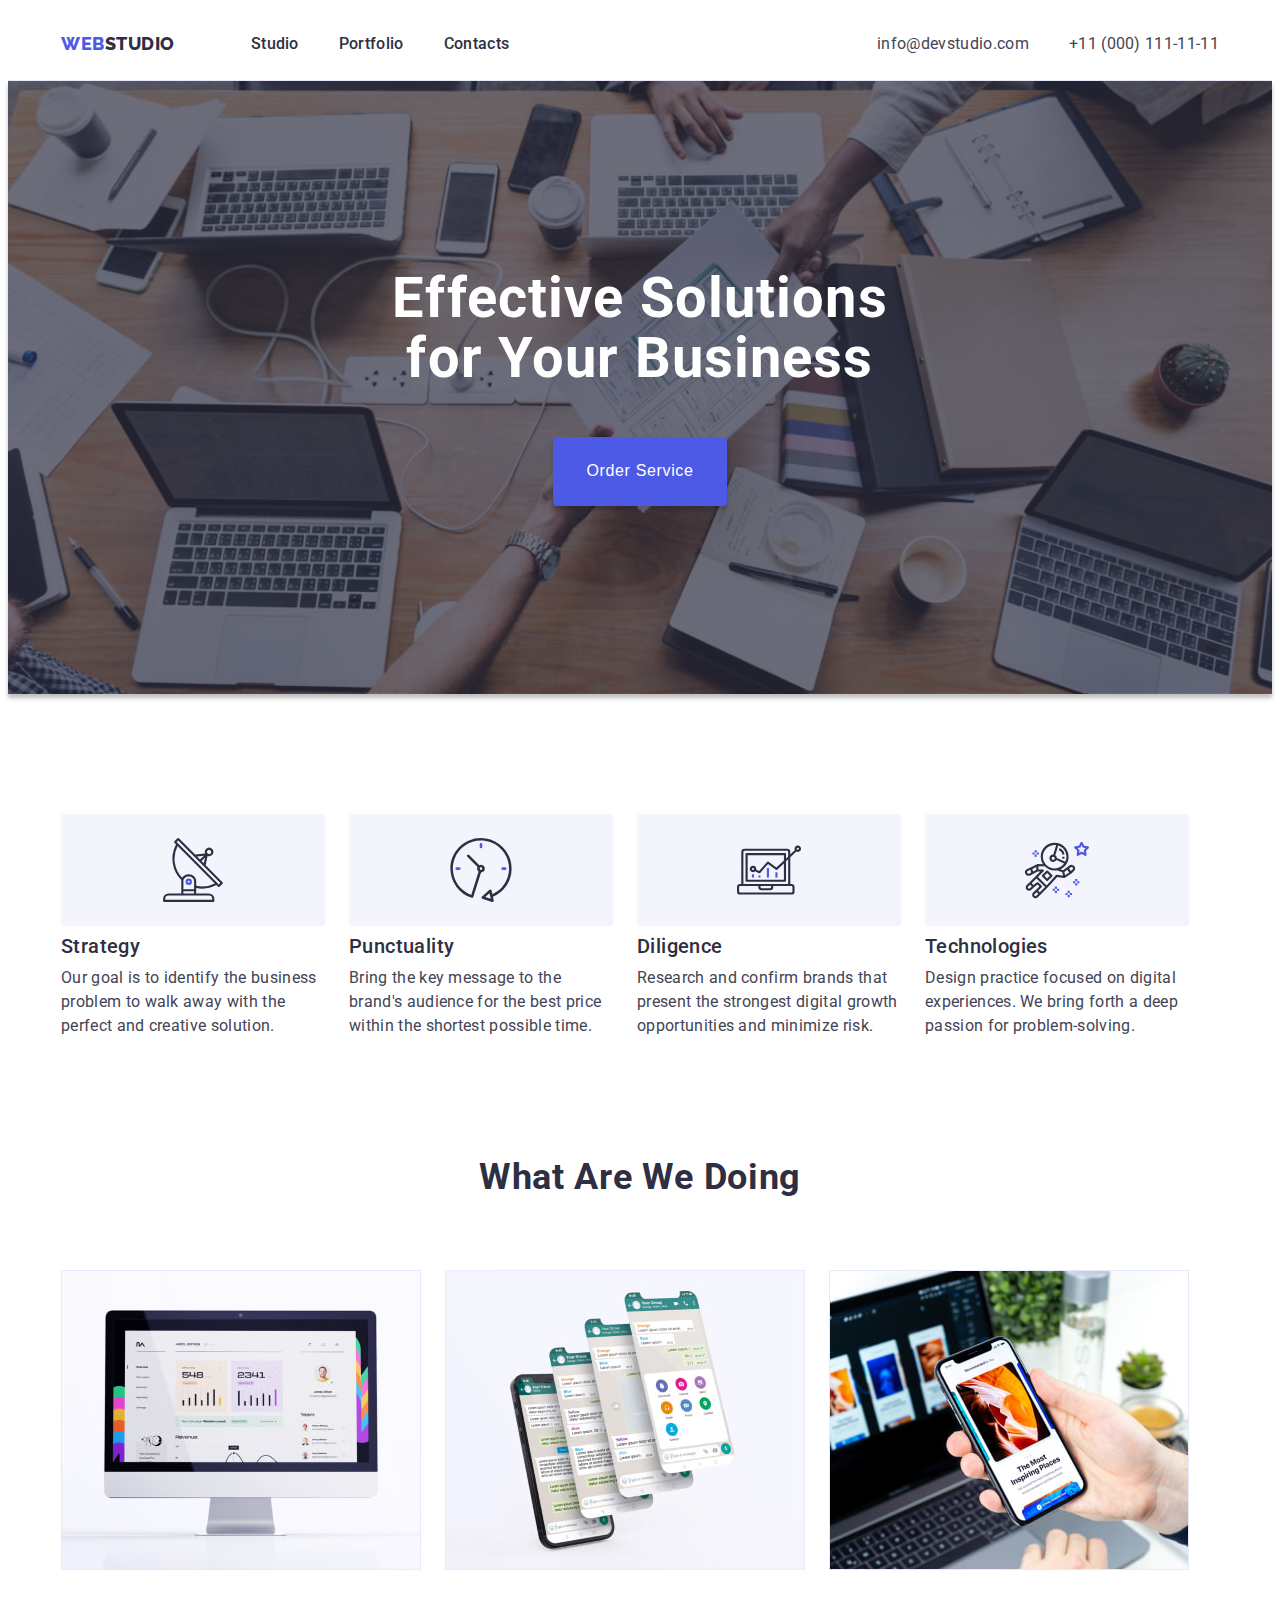
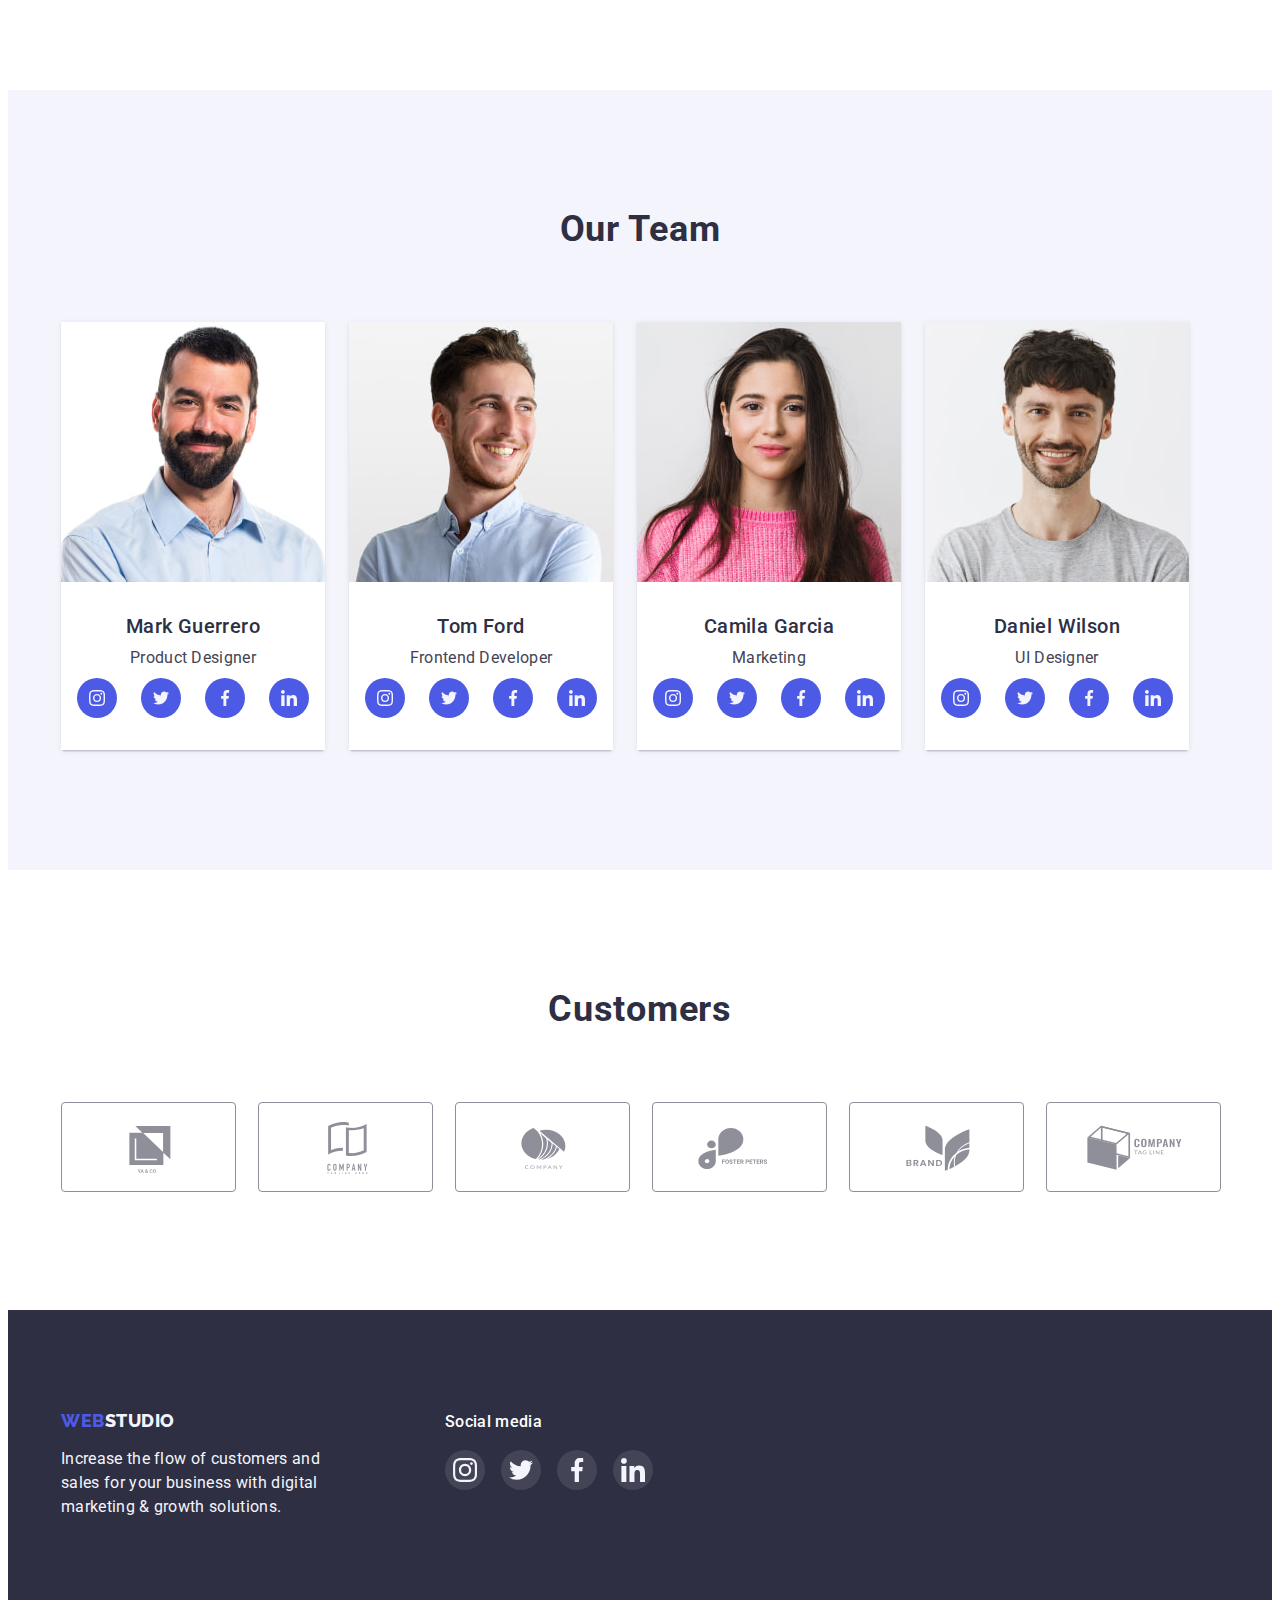
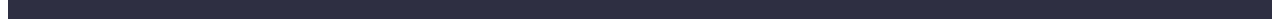
==== index.html @ 95c91516 "copy hw-4" ====
<!DOCTYPE html>
<html lang="en">

<head>
  <meta charset="UTF-8">
  <meta http-equiv="X-UA-Compatible" content="IE=edge">
  <meta name="viewport" content="width=device-width, initial-scale=1.0">
  <title>Web Studio</title>
  <link rel="preconnect" href="https://fonts.googleapis.com">
  <link rel="preconnect" href="https://fonts.gstatic.com" crossorigin>
  <link href="https://fonts.googleapis.com/css2?family=Raleway:wght@800&family=Roboto:wght@400;500;700;900&display=swap"
    rel="stylesheet">
  <link rel="stylesheet" href="https://cdnjs.cloudflare.com/ajax/libs/modern-normalize/1.1.0/modern-normalize.min.css"
    integrity="sha512-wpPYUAdjBVSE4KJnH1VR1HeZfpl1ub8YT/NKx4PuQ5NmX2tKuGu6U/JRp5y+Y8XG2tV+wKQpNHVUX03MfMFn9Q=="
    crossorigin="anonymous" referrerpolicy="no-referrer">
  <link rel="stylesheet" href="./css/styles.css">
</head>

<body>

  <!-- Header -->
  <header class="header">
    <div class="header-wrap container">
      <nav class="header-nav">
        <a class="header-logo link" href="./index.html">Web<span class="header-logo-item">Studio</span></a>
        <ul class="header-list list">
          <li class="header-list-item"><a class="header-list-link link" href="./index.html">Studio</a>
          </li>
          <li class="header-list-item"><a class="header-list-link link" href="./portfolio.html">Portfolio</a>
          </li>
          <li class="header-list-item"><a class="header-list-link link" href="">Contacts</a></li>
        </ul>
      </nav>
      <address class="header-address">
        <ul class="header-address-list list">
          <li class="header-address-item"><a class="header-address-link link"
              href="mailto:info@devstudio.com">info@devstudio.com</a></li>
          <li class="header-address-item"><a class="header-address-link link" href="tel:+110001111111">+11 (000)
              111-11-11</a>
          </li>
        </ul>
      </address>
    </div>
  </header>

  <!-- Main -->
  <main>

    <!-- Hero -->
    <section class="hero main-shadow">
      <div class="container">
        <h1 class="hero-title">Effective Solutions for Your Business</h1>
        <button class="hero-btn" type="button">Order Service</button>
      </div>
    </section>

    <!-- Features -->
    <section class="features">
      <div class="container">
        <h2 class="features-title vis-hidden">Features</h2>
        <ul class="features-list list">
          <li class="features-list-item">
            <div class="features-icon-wrap">
              <svg width="64" height="64" class="features-icon">
                <use href="./images/icons.svg#icon-antenna"></use>
              </svg>
            </div>
            <h3 class="features-list-title">Strategy</h3>
            <p class="features-list-text">Our goal is to identify the business problem to walk away with the perfect
              and creative solution.</p>
          </li>
          <li class="features-list-item">
            <div class="features-icon-wrap">
              <svg width="64" height="64" class="features-icon">
                <use href="./images/icons.svg#icon-clock"></use>
              </svg>
            </div>
            <h3 class="features-list-title">Punctuality</h3>
            <p class="features-list-text">Bring the key message to the brand's audience for the best price within
              the shortest possible time.</p>
          </li>
          <li class="features-list-item">
            <div class="features-icon-wrap">
              <svg width="64" height="64" class="features-icon">
                <use href="./images/icons.svg#icon-diagram"></use>
              </svg>
            </div>
            <h3 class="features-list-title">Diligence</h3>
            <p class="features-list-text">Research and confirm brands that present the strongest digital growth
              opportunities and minimize risk.</p>
          </li>
          <li class="features-list-item">
            <div class="features-icon-wrap">
              <svg width="64" height="64" class="features-icon">
                <use href="./images/icons.svg#icon-astronaut"></use>
              </svg>
            </div>
            <h3 class="features-list-title">Technologies</h3>
            <p class="features-list-text">Design practice focused on digital experiences. We bring forth a deep
              passion for problem-solving.</p>
          </li>
        </ul>
      </div>
    </section>

    <!-- WAWD -->
    <section class="wawd">
      <div class="container">
        <h2 class="wawd-title">What are we doing</h2>
        <ul class="wawd-list list">
          <li class="wawd-list-item"><img class="wawd-item-img" src="./images/computer.jpg" alt="computer" width="360">
          </li>
          <li class="wawd-list-item"><img class="wawd-item-img" src="./images/slides_screen.jpg" alt="slides_screen"
              width="360">
          </li>
          <li class="wawd-list-item"><img class="wawd-item-img" src="./images/phone.jpg" alt="phone" width="360"></li>
        </ul>
      </div>
    </section>

    <!-- Team -->
    <section class="team">
      <div class="container">
        <h2 class="team-title">Our Team</h2>
        <ul class="team-list list">
          <li class="team-item"><img class="team-item-img" src="./images/employee1.jpg" alt="employee1" width="264">
            <div class="team-item-wrap">
              <h3 class="team-item-title">Mark Guerrero</h3>
              <p class="team-item-text">Product Designer</p>
              <ul class="team-sn-list list">
                <li class="team-sn-item">
                  <a href="" class="team-sn-link link">
                    <svg width="16" height="16" class="team-sn-icon">
                      <use href="./images/icons.svg#icon-instagram"></use>
                    </svg>
                  </a>
                </li>
                <li class="team-sn-item">
                  <a href="" class="team-sn-link link">
                    <svg width="16" height="16" class="team-sn-icon">
                      <use href="./images/icons.svg#icon-twitter"></use>
                    </svg>
                  </a>
                </li>
                <li class="team-sn-item">
                  <a href="" class="team-sn-link link">
                    <svg width="16" height="16" class="team-sn-icon">
                      <use href="./images/icons.svg#icon-facebook"></use>
                    </svg>
                  </a>
                </li>
                <li class="team-sn-item">
                  <a href="" class="team-sn-link link">
                    <svg width="16" height="16" class="team-sn-icon">
                      <use href="./images/icons.svg#icon-linkedin"></use>
                    </svg>
                  </a>
                </li>
              </ul>
            </div>
          </li>
          <li class="team-item"><img class="team-item-img" src="./images/employee2.jpg" alt="employee2" width="264">
            <div class="team-item-wrap">
              <h3 class="team-item-title">Tom Ford</h3>
              <p class="team-item-text">Frontend Developer</p>
              <ul class="team-sn-list list">
                <li class="team-sn-item">
                  <a href="" class="team-sn-link link">
                    <svg width="16" height="16" class="team-sn-icon">
                      <use href="./images/icons.svg#icon-instagram"></use>
                    </svg>
                  </a>
                </li>
                <li class="team-sn-item">
                  <a href="" class="team-sn-link link">
                    <svg width="16" height="16" class="team-sn-icon">
                      <use href="./images/icons.svg#icon-twitter"></use>
                    </svg>
                  </a>
                </li>
                <li class="team-sn-item">
                  <a href="" class="team-sn-link link">
                    <svg width="16" height="16" class="team-sn-icon">
                      <use href="./images/icons.svg#icon-facebook"></use>
                    </svg>
                  </a>
                </li>
                <li class="team-sn-item">
                  <a href="" class="team-sn-link link">
                    <svg width="16" height="16" class="team-sn-icon">
                      <use href="./images/icons.svg#icon-linkedin"></use>
                    </svg>
                  </a>
                </li>
              </ul>
            </div>
          </li>
          <li class="team-item"><img class="team-item-img" src="./images/employee3.jpg" alt="employee3" width="264">
            <div class="team-item-wrap">
              <h3 class="team-item-title">Camila Garcia</h3>
              <p class="team-item-text">Marketing</p>
              <ul class="team-sn-list list">
                <li class="team-sn-item">
                  <a href="" class="team-sn-link link">
                    <svg width="16" height="16" class="team-sn-icon">
                      <use href="./images/icons.svg#icon-instagram"></use>
                    </svg>
                  </a>
                </li>
                <li class="team-sn-item">
                  <a href="" class="team-sn-link link">
                    <svg width="16" height="16" class="team-sn-icon">
                      <use href="./images/icons.svg#icon-twitter"></use>
                    </svg>
                  </a>
                </li>
                <li class="team-sn-item">
                  <a href="" class="team-sn-link link">
                    <svg width="16" height="16" class="team-sn-icon">
                      <use href="./images/icons.svg#icon-facebook"></use>
                    </svg>
                  </a>
                </li>
                <li class="team-sn-item">
                  <a href="" class="team-sn-link link">
                    <svg width="16" height="16" class="team-sn-icon">
                      <use href="./images/icons.svg#icon-linkedin"></use>
                    </svg>
                  </a>
                </li>
              </ul>
            </div>
          </li>
          <li class="team-item"><img class="team-item-img" src="./images/employee4.jpg" alt="employee4" width="264">
            <div class="team-item-wrap">
              <h3 class="team-item-title">Daniel Wilson</h3>
              <p class="team-item-text">UI Designer</p>
              <ul class="team-sn-list list">
                <li class="team-sn-item">
                  <a href="" class="team-sn-link link">
                    <svg width="16" height="16" class="team-sn-icon">
                      <use href="./images/icons.svg#icon-instagram"></use>
                    </svg>
                  </a>
                </li>
                <li class="team-sn-item">
                  <a href="" class="team-sn-link link">
                    <svg width="16" height="16" class="team-sn-icon">
                      <use href="./images/icons.svg#icon-twitter"></use>
                    </svg>
                  </a>
                </li>
                <li class="team-sn-item">
                  <a href="" class="team-sn-link link">
                    <svg width="16" height="16" class="team-sn-icon">
                      <use href="./images/icons.svg#icon-facebook"></use>
                    </svg>
                  </a>
                </li>
                <li class="team-sn-item">
                  <a href="" class="team-sn-link link">
                    <svg width="16" height="16" class="team-sn-icon">
                      <use href="./images/icons.svg#icon-linkedin"></use>
                    </svg>
                  </a>
                </li>
              </ul>
            </div>
          </li>
        </ul>
      </div>
    </section>

    <!-- Customers -->
    <section class="customers">
      <div class="container">
        <h2 class="customers-title">Customers</h2>
        <ul class="customers-list list">
          <li class="customers-item">
            <a href="" class="customers-link link">
              <svg width="104" height="56" class="customers-icon">
                <use href="./images/icons.svg#icon-customer1"></use>
              </svg>
            </a>
          </li>
          <li class="customers-item">
            <a href="" class="customers-link link">
              <svg width="104" height="56" class="customers-icon">
                <use href="./images/icons.svg#icon-customer2"></use>
              </svg>
            </a>
          </li>
          <li class="customers-item">
            <a href="" class="customers-link link">
              <svg width="104" height="56" class="customers-icon">
                <use href="./images/icons.svg#icon-customer3"></use>
              </svg>
            </a>
          </li>
          <li class="customers-item">
            <a href="" class="customers-link link">
              <svg width="104" height="56" class="customers-icon">
                <use href="./images/icons.svg#icon-customer4"></use>
              </svg>
            </a>
          </li>
          <li class="customers-item">
            <a href="" class="customers-link link">
              <svg width="104" height="56" class="customers-icon">
                <use href="./images/icons.svg#icon-customer5"></use>
              </svg>
            </a>
          </li>
          <li class="customers-item">
            <a href="" class="customers-link link">
              <svg width="104" height="56" class="customers-icon">
                <use href="./images/icons.svg#icon-customer6"></use>
              </svg>
            </a>
          </li>
        </ul>
      </div>
    </section>
  </main>

  <!-- Footer -->
  <footer class="footer">
    <div class="container footer-container">
      <div class="footer-wrap">
        <a class="footer-logo link" href="./index.html">Web<span class="footer-logo-item">Studio</span></a>
        <p class="footer-text">Increase the flow of customers and sales for your business with digital marketing &
          growth
          solutions.</p>
      </div>
      <div class="footer-sn">
        <p class="footer-sn-title">Social media</p>
        <ul class="footer-sn-list list">
          <li class="footer-sn-item">
            <a href="" class="footer-sn-link link">
              <svg width="24" height="24" class="footer-sn-icon">
                <use href="./images/icons.svg#icon-instagram"></use>
              </svg>
            </a>
          </li>
          <li class="footer-sn-item">
            <a href="" class="footer-sn-link link">
              <svg width="24" height="24" class="footer-sn-icon">
                <use href="./images/icons.svg#icon-twitter"></use>
              </svg>
            </a>
          </li>
          <li class="footer-sn-item">
            <a href="" class="footer-sn-link link">
              <svg width="24" height="24" class="footer-sn-icon">
                <use href="./images/icons.svg#icon-facebook"></use>
              </svg>
            </a>
          </li>
          <li class="footer-sn-item">
            <a href="" class="footer-sn-link link">
              <svg width="24" height="24" class="footer-sn-icon">
                <use href="./images/icons.svg#icon-linkedin"></use>
              </svg>
            </a>
          </li>
        </ul>
      </div>
    </div>
  </footer>
</body>

</html>
---- css/styles.css ----
:root {
    --color-iris: #4d5ae5;
    --color-ocean: #404bbf;
    --color-green: #31d0aa;
    --color-slate: #434455;
    --color-light-slate: #8e8f99;
    --color-cornflower: #e7e9fc;
    --color-cloud: #f4f4fd;
    --color-grey: #2e2f42;
    --color-white: #ffffff;
    --color-dairy: #fcfcfc;
}

/*------------Patterns-----------*/
h1, h2, h3, h4, h5, p {
    margin: 0;
}

ul {
    padding-left: 0;
    margin: 0;
}

img {
    display: block;
    max-width: 100%;
    height: auto;
}

body {
    font-family: 'Roboto', sans-serif;
    color: var(--color-slate);
}

.link {
    text-decoration: none;
}

.list {
    list-style: none;
}

.main-shadow {
    box-shadow: 0px 4px 4px rgba(0, 0, 0, 0.25);
}

.container {
    max-width: 1158px;
    padding-left: 15px;
    padding-right: 15px;
    margin-left: auto;
    margin-right: auto;
}

.vis-hidden {
    position: absolute;
    width: 1px;
    height: 1px;
    margin: -1px;
    border: 0;
    padding: 0;
    white-space: nowrap;
    clip-path: inset(100%);
    clip: rect(0 0 0 0);
    overflow: hidden;
}

.section {
    padding-top: 120px;
    padding-bottom: 120px;
}

/*----------Header----------*/
.header {
    border-bottom: 1px solid var(--color-cornflower);    
}

.header-wrap {
    display: flex;
    justify-content: space-between;
    align-items: center;
}

.header-nav {
    display: flex;
    align-items: center;
}

.header-logo,
.footer-logo {
    font-family: 'Raleway', sans-serif;
    font-style: normal;
    font-weight: 800;
    font-size: 18px;
    line-height: 1.17;
    letter-spacing: 0.03em;
    text-transform: uppercase;
    color: var(--color-iris);
}

.header-logo {
    margin-right: 76px;
    padding-top: 24px;
    padding-bottom: 24px;
}

.header-logo-item {
    color: var(--color-grey);
}

.header-list {
    display: flex;
    gap: 40px;    
}

.header-list-link {
    display: block;
    padding-top: 24px;
    padding-bottom: 24px;

    font-weight: 500;
    font-size: 16px;
    line-height: 1.5;
    letter-spacing: 0.02em;
    color: var(--color-grey);
}

.header-list-link:hover,
.header-list-link:focus,
.header-address-link:hover,
.header-address-link:focus {
    color: var(--color-ocean);
}

.header-address {
    font-style: normal
}

.header-address-list {
    display: flex;
    margin-right: auto;
}

.header-address-item:not(:last-child) {
    margin-right: 40px;
}

.header-address-link {
    padding-top: 24px;
    padding-bottom: 24px;

    font-weight: 400;
    font-size: 16px;
    line-height: 1.5;
    letter-spacing: 0.02em;
    color: var(--color-slate);
}

/*----------Buttons----------*/
.hero-btn,
.filter-btn {
    font-style: normal;
    font-weight: 500;
    font-size: 16px;
    line-height: 1.5;    
    letter-spacing: 0.04em;
    cursor: pointer;
    border-radius: 4px;
}

.hero-btn {
    padding: 16px 32px;
    min-width: 169px;
    min-height: 69px;

    color: var(--color-white);
    background-color: var(--color-iris);
    box-shadow: 0px 4px 4px rgba(0, 0, 0, 0.15);
    border: 1px solid transparent;
}

.hero-btn:hover,
.hero-btn:focus {
    background-color: var(--color-ocean);
}

.filter-btn {
    color: var(--color-iris);
    background-color: var(--color-cloud);
    border: 1px solid var(--color-cornflower);
    padding: 12px 24px;
}

.filter-btn:hover,
.filter-btn:focus {
    color: var(--color-white);
    background-color: var(--color-ocean);
    box-shadow: 0px 3px 1px rgba(0, 0, 0, 0.1), 0px 2px 1px rgba(0, 0, 0, 0.08), 0px 2px 2px rgba(0, 0, 0, 0.12);
    border-color: var(--color-ocean);
}

/*----------Hero----------*/

.hero {
    padding-top: 188px;
    padding-bottom: 188px;
    text-align: center;    

    max-width: 1440px;
    margin-left: auto;
    margin-right: auto;
    background-color: var(--color-grey);    
    background-image: linear-gradient(rgba(46, 47, 66, 0.7),
    rgba(46, 47, 66, 0.7)), url(../images/people-office.jpg);
    background-repeat: no-repeat;
    background-position: center;
    background-size: cover;
}

.hero-title {
    margin: auto;
    margin-bottom: 48px;   
    max-width: 496px;
    max-height: 120px;

    font-size: 56px;
    line-height: 1.07;
    letter-spacing: 0.02em;
    color: var(--color-white);
}

/*----------Features----------*/
.features {
    padding-top: 120px;
    padding-bottom: 120px;
}

.features-list {
    display: flex;
}

.features-list-item:not(:last-child) {
    margin-right: 24px;
}

.features-icon-wrap {
    height: 112px;
    margin-bottom: 8px;

    background-color: var(--color-cloud);
    border-radius: 4px;
    display: flex;
    align-items: center;
    justify-content: center;
}

.features-list-title {
    margin-bottom: 8px;

    font-weight: 500;
    font-size: 20px;
    line-height: 1.2;
    letter-spacing: 0.02em;
    color: var(--color-grey);
}

.features-list-text {
    max-width: 264px;

    font-size: 16px;
    line-height: 1.5;
    letter-spacing: 0.02em;
}

/*----------WAWD----------*/
.wawd-title,
.team-title,
.customers-title {
    margin-bottom: 72px;

    font-size: 36px;
    line-height: 1.11;
    text-align: center;
    letter-spacing: 0.02em;
    text-transform: capitalize;
    color: var(--color-grey);
}

.wawd {
    padding-bottom: 120px;
}

.wawd-list {
    display: flex;
}

.wawd-list-item:not(:last-child) {
    margin-right: 24px;
}

/*----------Team----------*/
.team {
    padding-top: 120px;
    padding-bottom: 120px;

    background-color: var(--color-cloud);    
}

.team-list {
    display: flex;
}

.team-item {
    box-shadow: 0px 1px 6px rgba(46, 47, 66, 0.08), 0px 1px 1px rgba(46, 47, 66, 0.16), 0px 2px 1px rgba(46, 47, 66, 0.08);
    border-radius: 0px 0px 4px 4px;
}
.team-item:not(:last-child) {
    margin-right: 24px;
}

.team-item-wrap {
    padding: 32px 0;
    background-color: var(--color-white);
}

.team-item-title {
    margin-bottom: 8px;

    font-weight: 500;
    font-size: 20px;
    line-height: 1.2;
    text-align: center;
    letter-spacing: 0.02em;
    color: var(--color-grey);
}

.team-item-text {
    font-size: 16px;
    line-height: 1.5;
    text-align: center;
    letter-spacing: 0.02em;
    margin-bottom: 8px;
}

.team-sn-list {
    display: flex;
    justify-content: center;
    gap: 24px;
}

.team-sn-item {
    width: 40px;
    height: 40px;
}

.team-sn-link {
    width: 100%;
    height: 100%;
    border-radius: 50%;
    background-color: var(--color-iris);
    display: flex;
    align-items: center;
    justify-content: center;
    color: var(--color-cloud);
}

.team-sn-link:hover,
.team-sn-link:focus {
    background-color: var(--color-ocean)
}

.team-sn-icon {
    fill: currentColor;
}

/*----------Customers----------*/
.customers {
    padding-top: 120px;
    padding-bottom: 120px;
}

.customers-list {
    display: flex;
    justify-content: center;
    gap: 24px;
}

.customers-item {
    width: calc((100% - 120px) / 6);
    height: 88px;
}

.customers-link {
    width: 100%;
    height: 100%;
    display: flex;
    align-items: center;
    justify-content: center;    
    border: 1px solid var(--color-light-slate);
    border-radius: 4px;
    color: var(--color-light-slate);
}

.customers-link:hover,
.customers-link:focus {
    border-color: var(--color-ocean);
} 
.customers-link:hover .customers-icon, 
.customers-link:focus .customers-icon {
    color: var(--color-ocean)
}

.customers-icon {
    fill: currentColor;
}

/*----------Portfolio----------*/
.portfolio {  
    padding-top: 96px;
    padding-bottom: 120px;
}

.portfolio-filter-list {
    display: flex;
    justify-content: center;
    margin-bottom: 72px;
}

.portfolio-filter-item:not(:last-child) {
    margin-right: 24px;
}

.portfolio-list {
    display: flex;
    flex-wrap: wrap;
    column-gap: 24px;
    row-gap: 48px;
}

.portfolio-item {
    width: calc((100% - 48px) / 3);
    background-color: var(--color-white);
}
.portfolio-item-link {
    display: block;
}

.portfolio-item-link:hover,
.portfolio-item-link:focus {
    box-shadow: 0px 1px 6px rgba(46, 47, 66, 0.08),
    0px 1px 1px rgba(46, 47, 66, 0.16),
    0px 2px 1px rgba(46, 47, 66, 0.08);
}

.portfolio-item-wrap {
    padding: 32px 16px;
    border-left: 1px solid var(--color-cornflower);
    border-right: 1px solid var(--color-cornflower);
    border-bottom: 1px solid var(--color-cornflower);
}

.portfolio-item-title {
    margin-bottom: 8px;

    font-weight: 500;
    font-size: 20px;
    line-height: 1.2;
    letter-spacing: 0.02em;
    color: var(--color-grey);
}

.portfolio-item-text {
    font-size: 16px;
    line-height: 1.5;
    letter-spacing: 0.02em;
    color: var(--color-slate);
}

/*----------Footer----------*/
.footer {    
    background-color: var(--color-grey);
    padding: 100px 0;
}
.footer-container {
    display: flex;
}

.footer-wrap {
    max-width: 264px;
    margin-right: 120px;
}

.footer-logo-item {
    color: var(--color-cloud);
}

.footer-text {
    margin-top: 16px;

    font-size: 16px;
    line-height: 1.5;
    letter-spacing: 0.02em;
    color: var(--color-cloud);
}

.footer-sn-title {
    margin-bottom: 16px;

    font-weight: 500;
    font-size: 16px;
    line-height: 1.5;
    letter-spacing: 0.02em;
    color: var(--color-white);
}

.footer-sn-list {
    display: flex;
    justify-content: center;
    gap: 16px;
}

.footer-sn-item {
    width: 40px;
    height: 40px;
}

.footer-sn-link {
    width: 100%;
    height: 100%;
    border-radius: 50%;
    background-color: rgba(255, 255, 255, 0.1);;
    display: flex;
    align-items: center;
    justify-content: center;
    color: var(--color-cloud);
}

.footer-sn-link:hover,
.footer-sn-link:focus {
    background-color: var(--color-green)
}

.footer-sn-icon {
    fill: currentColor;
}
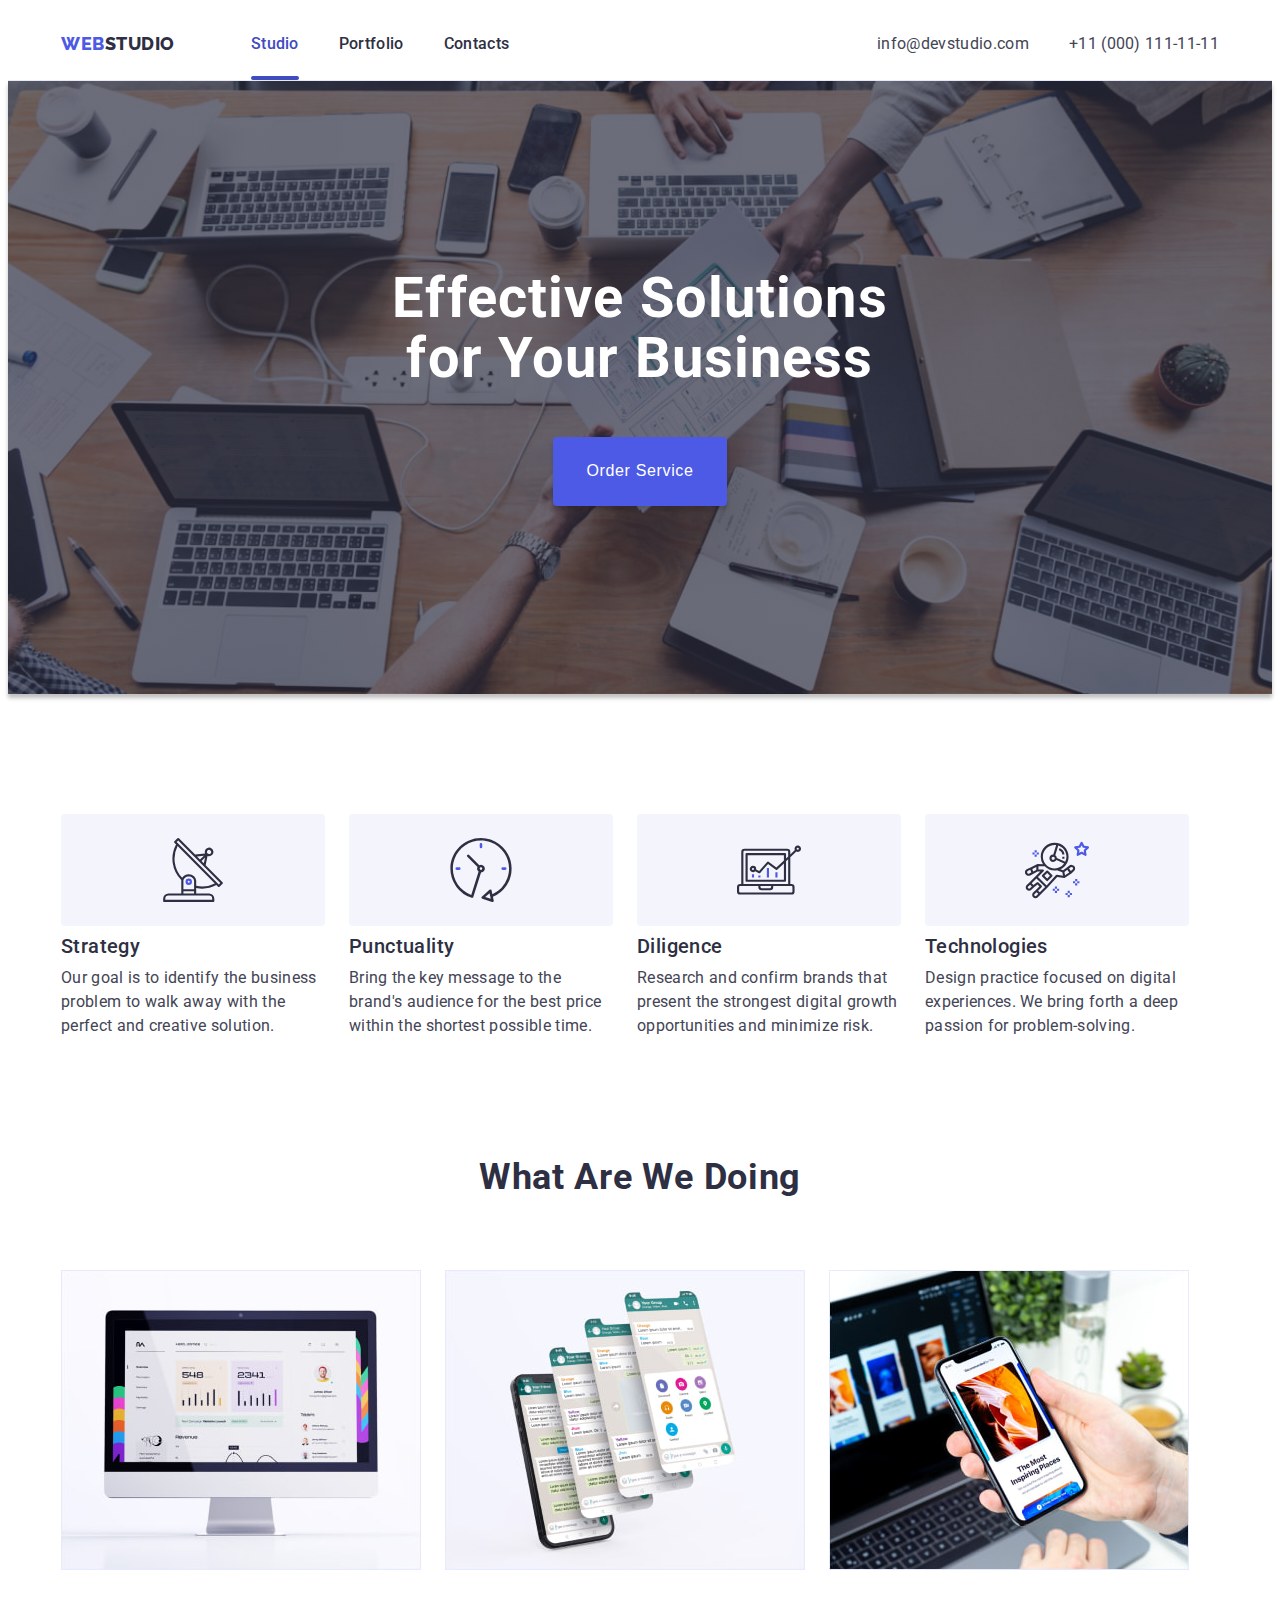
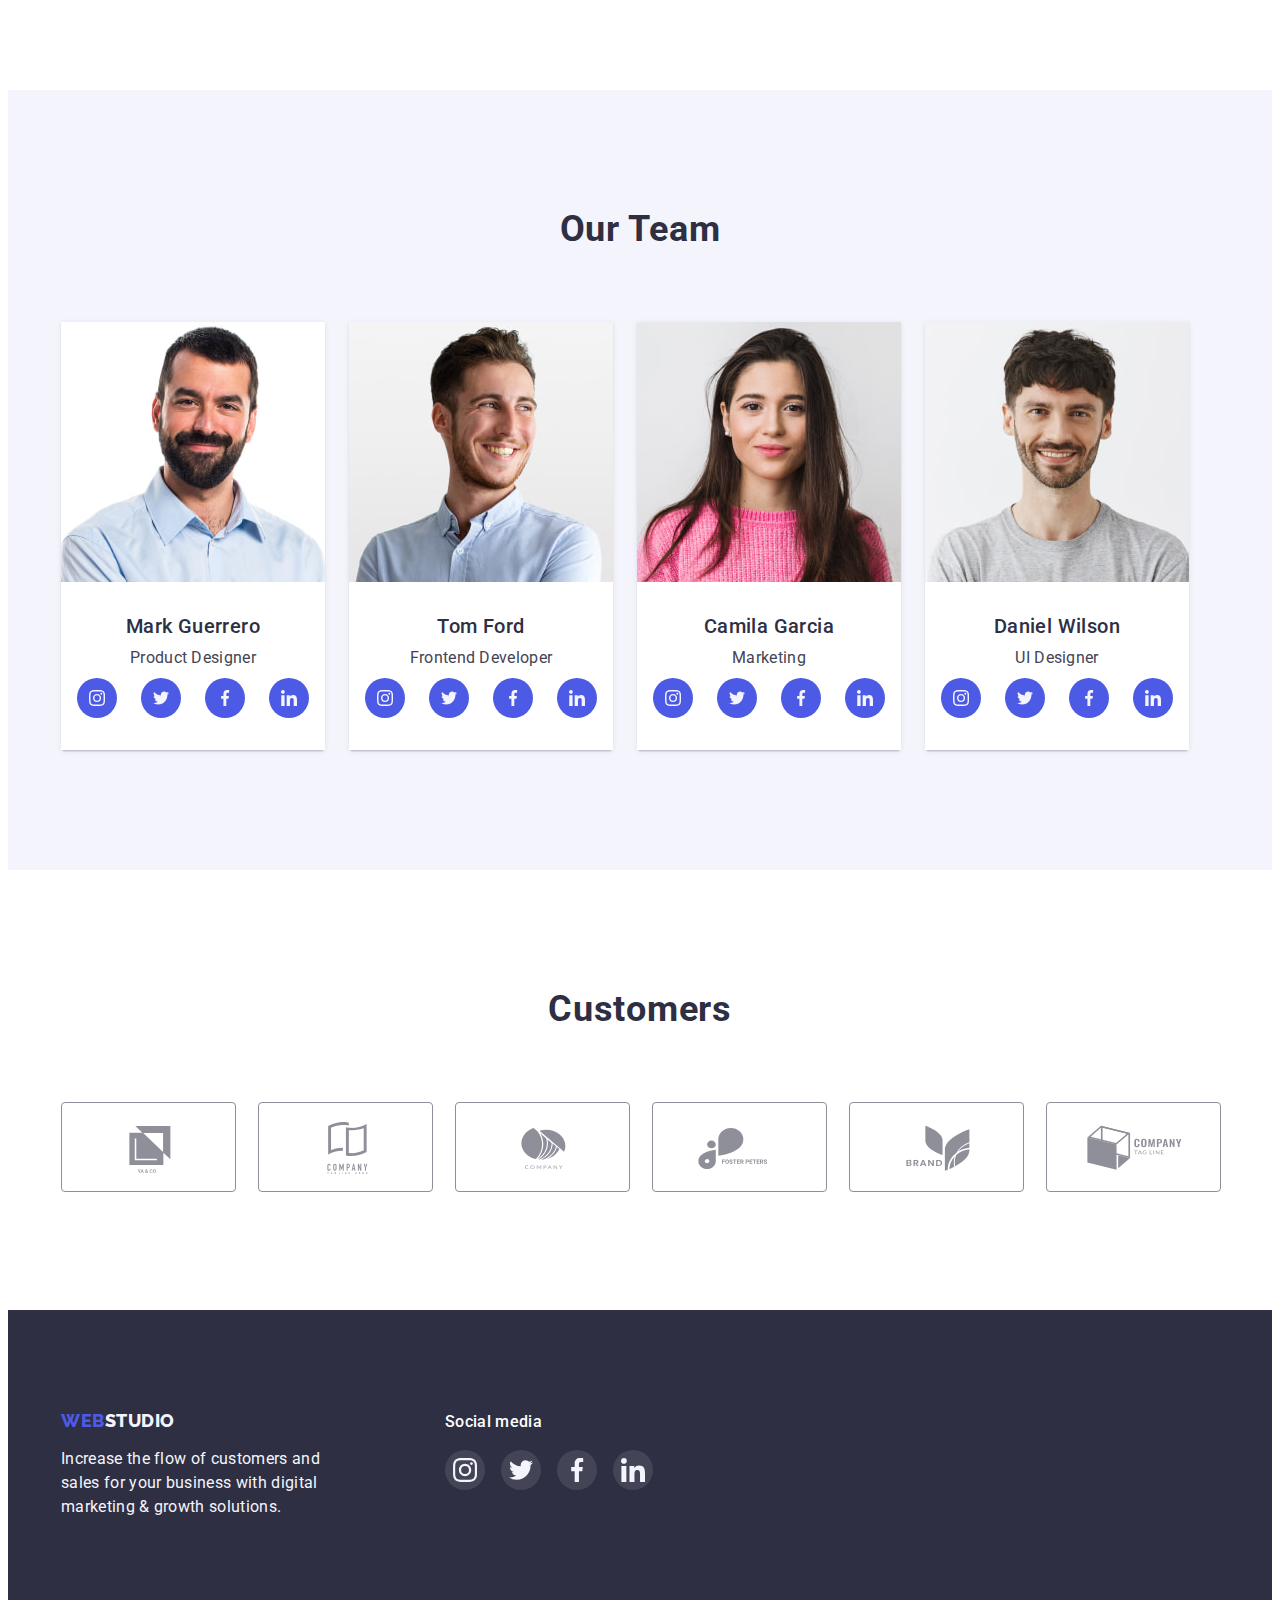
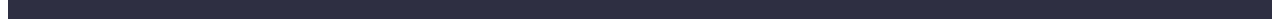
==== commit 23ffe551: "adding underlining the link of the current page & modal.js" ====
--- a/index.html
+++ b/index.html
@@ -24,7 +24,7 @@
       <nav class="header-nav">
         <a class="header-logo link" href="./index.html">Web<span class="header-logo-item">Studio</span></a>
         <ul class="header-list list">
-          <li class="header-list-item"><a class="header-list-link link" href="./index.html">Studio</a>
+          <li class="header-list-item"><a class="header-list-link link active" href="./index.html">Studio</a>
           </li>
           <li class="header-list-item"><a class="header-list-link link" href="./portfolio.html">Portfolio</a>
           </li>
@@ -367,6 +367,7 @@
       </div>
     </div>
   </footer>
+  <script src="./js/modal.js"></script>
 </body>
 
 </html>--- a/css/styles.css
+++ b/css/styles.css
@@ -116,13 +116,26 @@
 .header-list-link {
     display: block;
     padding-top: 24px;
-    padding-bottom: 24px;
-
+    padding-bottom: 0px;
+    
     font-weight: 500;
     font-size: 16px;
     line-height: 1.5;
     letter-spacing: 0.02em;
     color: var(--color-grey);
+}
+
+.active {
+    color: var(--color-ocean);
+}
+.active::after {
+    content: "";
+    display: block;
+    margin-top: 20px;
+    width: 100%;
+    height: 4px;
+    border-radius: 2px;
+    background-color: var(--color-ocean);
 }
 
 .header-list-link:hover,
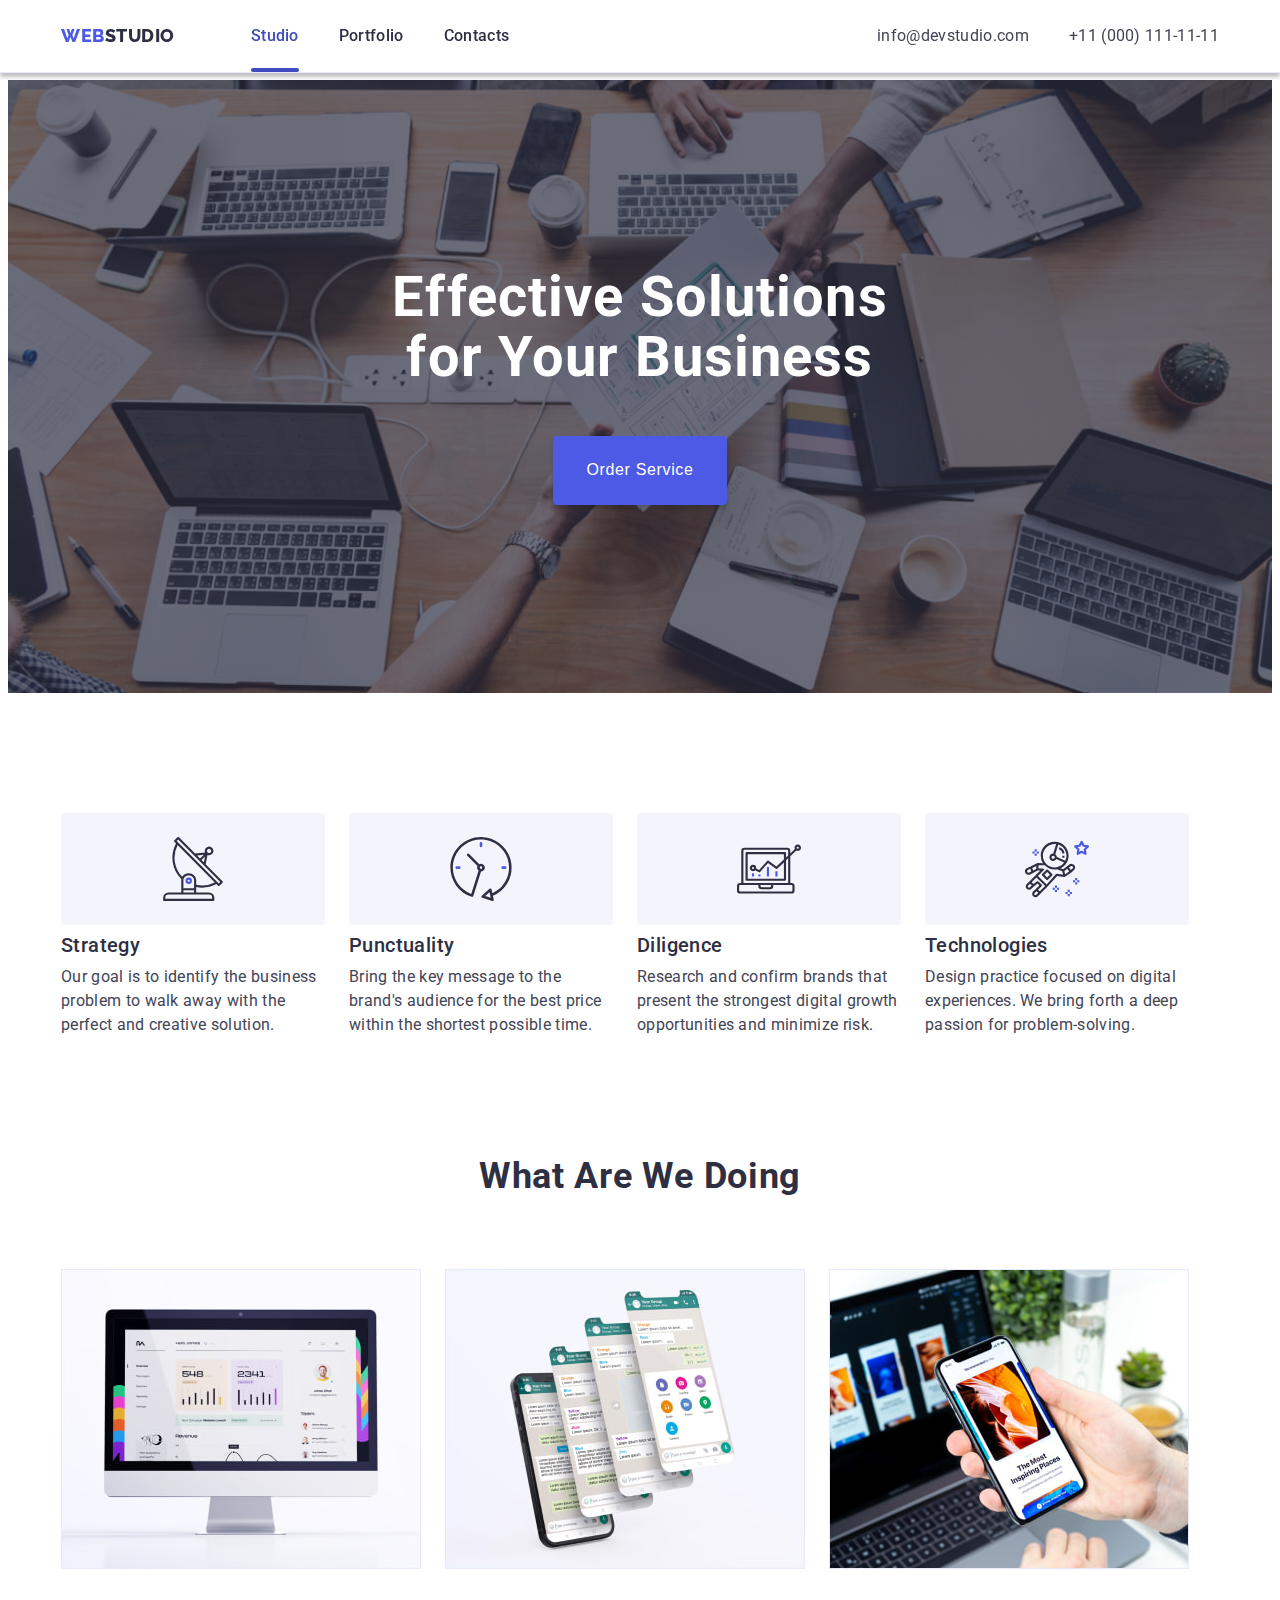
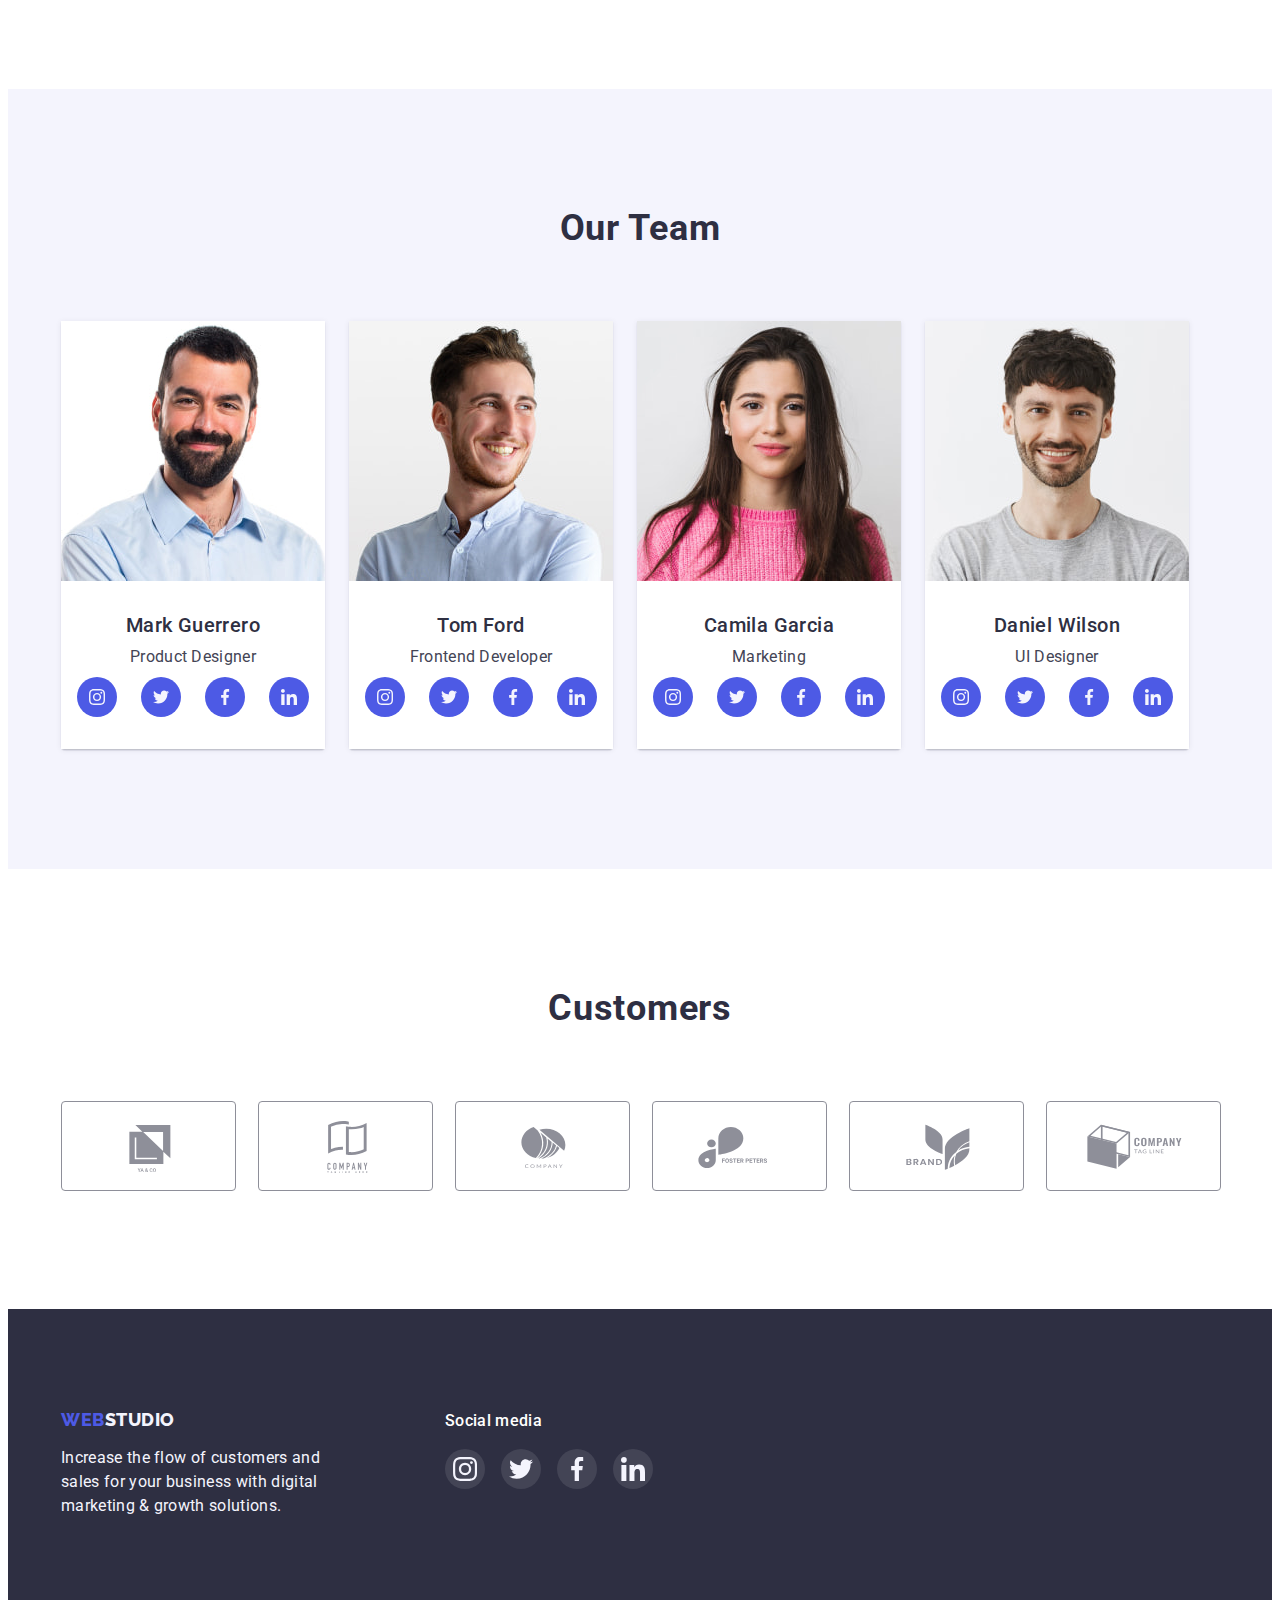
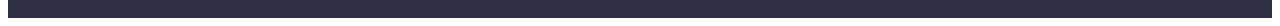
==== commit 1de6ec1d: "adding fixed heder, animations, portfolio item cover, modal & backdrop" ====
--- a/index.html
+++ b/index.html
@@ -19,7 +19,7 @@
 <body>
 
   <!-- Header -->
-  <header class="header">
+  <header class="header main-shadow">
     <div class="header-wrap container">
       <nav class="header-nav">
         <a class="header-logo link" href="./index.html">Web<span class="header-logo-item">Studio</span></a>
@@ -47,10 +47,10 @@
   <main>
 
     <!-- Hero -->
-    <section class="hero main-shadow">
+    <section class="hero">
       <div class="container">
         <h1 class="hero-title">Effective Solutions for Your Business</h1>
-        <button class="hero-btn" type="button">Order Service</button>
+        <button class="hero-btn" type="button" data-modal-open>Order Service</button>
       </div>
     </section>
 
@@ -367,6 +367,15 @@
       </div>
     </div>
   </footer>
+  <div class="backdrop is-hidden" data-modal>
+    <div class="modal">
+      <button type="button" class="close-btn" data-modal-close>
+        <svg width="8" height="8" class="close-btn-icon">
+          <use href="./images/icons.svg#icon-close-btn"></use>
+        </svg>
+      </button>
+    </div>
+  </div>
   <script src="./js/modal.js"></script>
 </body>
 
--- a/css/styles.css
+++ b/css/styles.css
@@ -9,6 +9,8 @@
     --color-grey: #2e2f42;
     --color-white: #ffffff;
     --color-dairy: #fcfcfc;
+    --tr-duration: 250ms;
+    --tr-timing-function: cubic-bezier(0.4, 0, 0.2, 1);
 }
 
 /*------------Patterns-----------*/
@@ -30,6 +32,7 @@
 body {
     font-family: 'Roboto', sans-serif;
     color: var(--color-slate);
+    padding-top: 72px
 }
 
 .link {
@@ -72,7 +75,14 @@
 
 /*----------Header----------*/
 .header {
-    border-bottom: 1px solid var(--color-cornflower);    
+    border-bottom: 1px solid var(--color-cornflower);
+    position: fixed;
+    width: 100%;
+    min-height: 72px;
+    top: 0;
+    left: 0;
+    z-index: 99;
+    background-color: var(--color-white);
 }
 
 .header-wrap {
@@ -114,22 +124,33 @@
 }
 
 .header-list-link {
+    position: relative;
     display: block;
     padding-top: 24px;
-    padding-bottom: 0px;
-    
+    padding-bottom: 24px;    
     font-weight: 500;
     font-size: 16px;
     line-height: 1.5;
     letter-spacing: 0.02em;
     color: var(--color-grey);
+
+    transition: color var(--tr-duration) var(--tr-timing-function);
+}
+
+.header-list-link:hover,
+.header-list-link:focus,
+.header-address-link:hover,
+.header-address-link:focus {
+    color: var(--color-ocean);
 }
 
 .active {
     color: var(--color-ocean);
 }
+
 .active::after {
     content: "";
+    position: absolute;
     display: block;
     margin-top: 20px;
     width: 100%;
@@ -138,13 +159,6 @@
     background-color: var(--color-ocean);
 }
 
-.header-list-link:hover,
-.header-list-link:focus,
-.header-address-link:hover,
-.header-address-link:focus {
-    color: var(--color-ocean);
-}
-
 .header-address {
     font-style: normal
 }
@@ -167,6 +181,8 @@
     line-height: 1.5;
     letter-spacing: 0.02em;
     color: var(--color-slate);
+
+    transition: color var(--tr-duration) var(--tr-timing-function);
 }
 
 /*----------Buttons----------*/
@@ -190,6 +206,8 @@
     background-color: var(--color-iris);
     box-shadow: 0px 4px 4px rgba(0, 0, 0, 0.15);
     border: 1px solid transparent;
+
+    transition: background-color var(--tr-duration) var(--tr-timing-function);
 }
 
 .hero-btn:hover,
@@ -202,6 +220,10 @@
     background-color: var(--color-cloud);
     border: 1px solid var(--color-cornflower);
     padding: 12px 24px;
+
+    transition-property: color, background-color, box-shadow, border-color;
+    transition-duration: var(--tr-duration);
+    transition-timing-function: var(--tr-timing-function);
 }
 
 .filter-btn:hover,
@@ -375,6 +397,8 @@
     align-items: center;
     justify-content: center;
     color: var(--color-cloud);
+
+    transition: background-color var(--tr-duration) var(--tr-timing-function);
 }
 
 .team-sn-link:hover,
@@ -412,12 +436,18 @@
     border: 1px solid var(--color-light-slate);
     border-radius: 4px;
     color: var(--color-light-slate);
+
+    transition: border-color var(--tr-duration) var(--tr-timing-function);
 }
 
 .customers-link:hover,
 .customers-link:focus {
     border-color: var(--color-ocean);
 } 
+.customers-link .customers-icon {
+    transition: color var(--tr-duration) var(--tr-timing-function);
+}
+
 .customers-link:hover .customers-icon, 
 .customers-link:focus .customers-icon {
     color: var(--color-ocean)
@@ -453,9 +483,13 @@
 .portfolio-item {
     width: calc((100% - 48px) / 3);
     background-color: var(--color-white);
+    
 }
 .portfolio-item-link {
     display: block;
+
+    transition: box-shadow var(--tr-duration) var(--tr-timing-function);
+    
 }
 
 .portfolio-item-link:hover,
@@ -465,6 +499,35 @@
     0px 2px 1px rgba(46, 47, 66, 0.08);
 }
 
+.portfolio-cover-wrap {
+    position: relative;
+    overflow: hidden;
+}
+
+.portfolio-item-link:hover .portfolio-cover-text-wrap {
+    transform: translateY(0);    
+}
+
+.portfolio-cover-text-wrap{
+    position: absolute;
+    top: 0;
+    padding-top: 40px;
+    padding-right: 32px;
+    padding-left: 32px;
+    height: 100%;
+    background-color: var(--color-iris);
+        
+    transform: translateY(100%);
+    transition: transform var(--tr-duration) var(--tr-timing-function);
+}
+.portfolio-cover-text {
+    font-weight: 400;
+    font-size: 16px;
+    line-height: 1.5;
+    letter-spacing: 0.02em;
+    color: var(--color-cloud);
+}
+
 .portfolio-item-wrap {
     padding: 32px 16px;
     border-left: 1px solid var(--color-cornflower);
@@ -546,6 +609,8 @@
     align-items: center;
     justify-content: center;
     color: var(--color-cloud);
+
+    transition: background-color var(--tr-duration) var(--tr-timing-function);
 }
 
 .footer-sn-link:hover,
@@ -555,4 +620,58 @@
 
 .footer-sn-icon {
     fill: currentColor;
+}
+
+/*----------Modal----------*/
+.backdrop {
+    position: fixed;
+    z-index: 100;
+    top: 0;
+    width: 100%;
+    height: 100%;
+    background-color: rgba(46, 47, 66, 0.4);
+    transition: opacity var(--tr-duration) var(--tr-timing-function),
+    visibility var(--tr-duration) var(--tr-timing-function);
+}
+.modal {
+    width: 408px;
+    min-height: 576px;
+    background-color: var(--color-dairy);
+    box-shadow: 0px 1px 1px rgba(0, 0, 0, 0.14), 0px 1px 3px rgba(0, 0, 0, 0.12), 0px 2px 1px rgba(0, 0, 0, 0.2);
+    border-radius: 4px;
+    padding: 24px;
+    position: relative;
+    top: 50%;
+    left: 50%;
+    transform: translate(-50%, -50%) scale(1);
+    transition: transform var(--tr-duration) var(--tr-timing-function);
+}
+
+.backdrop.is-hidden .modal {
+    transform: translate(-50%, -50%) scale(0);
+}
+
+.close-btn {
+    display: flex;
+    align-items: center;
+    justify-content: center;
+    position: absolute;
+    right: 24px;
+    top: 24px;
+    padding: 8px;
+    background-color: var(--color-cornflower);
+    border: 1px solid rgba(0, 0, 0, 0.1);
+    border-radius: 50%;
+    cursor: pointer;
+    transition: backgroundcolor var(--tr-duration) var(--tr-timing-function);
+}
+.close-btn:hover,
+.close-btn:focus {
+    background-color: var(--color-ocean);
+}
+
+.is-hidden{
+    opacity: 0;
+    visibility: hidden;
+    pointer-events: none;
 }